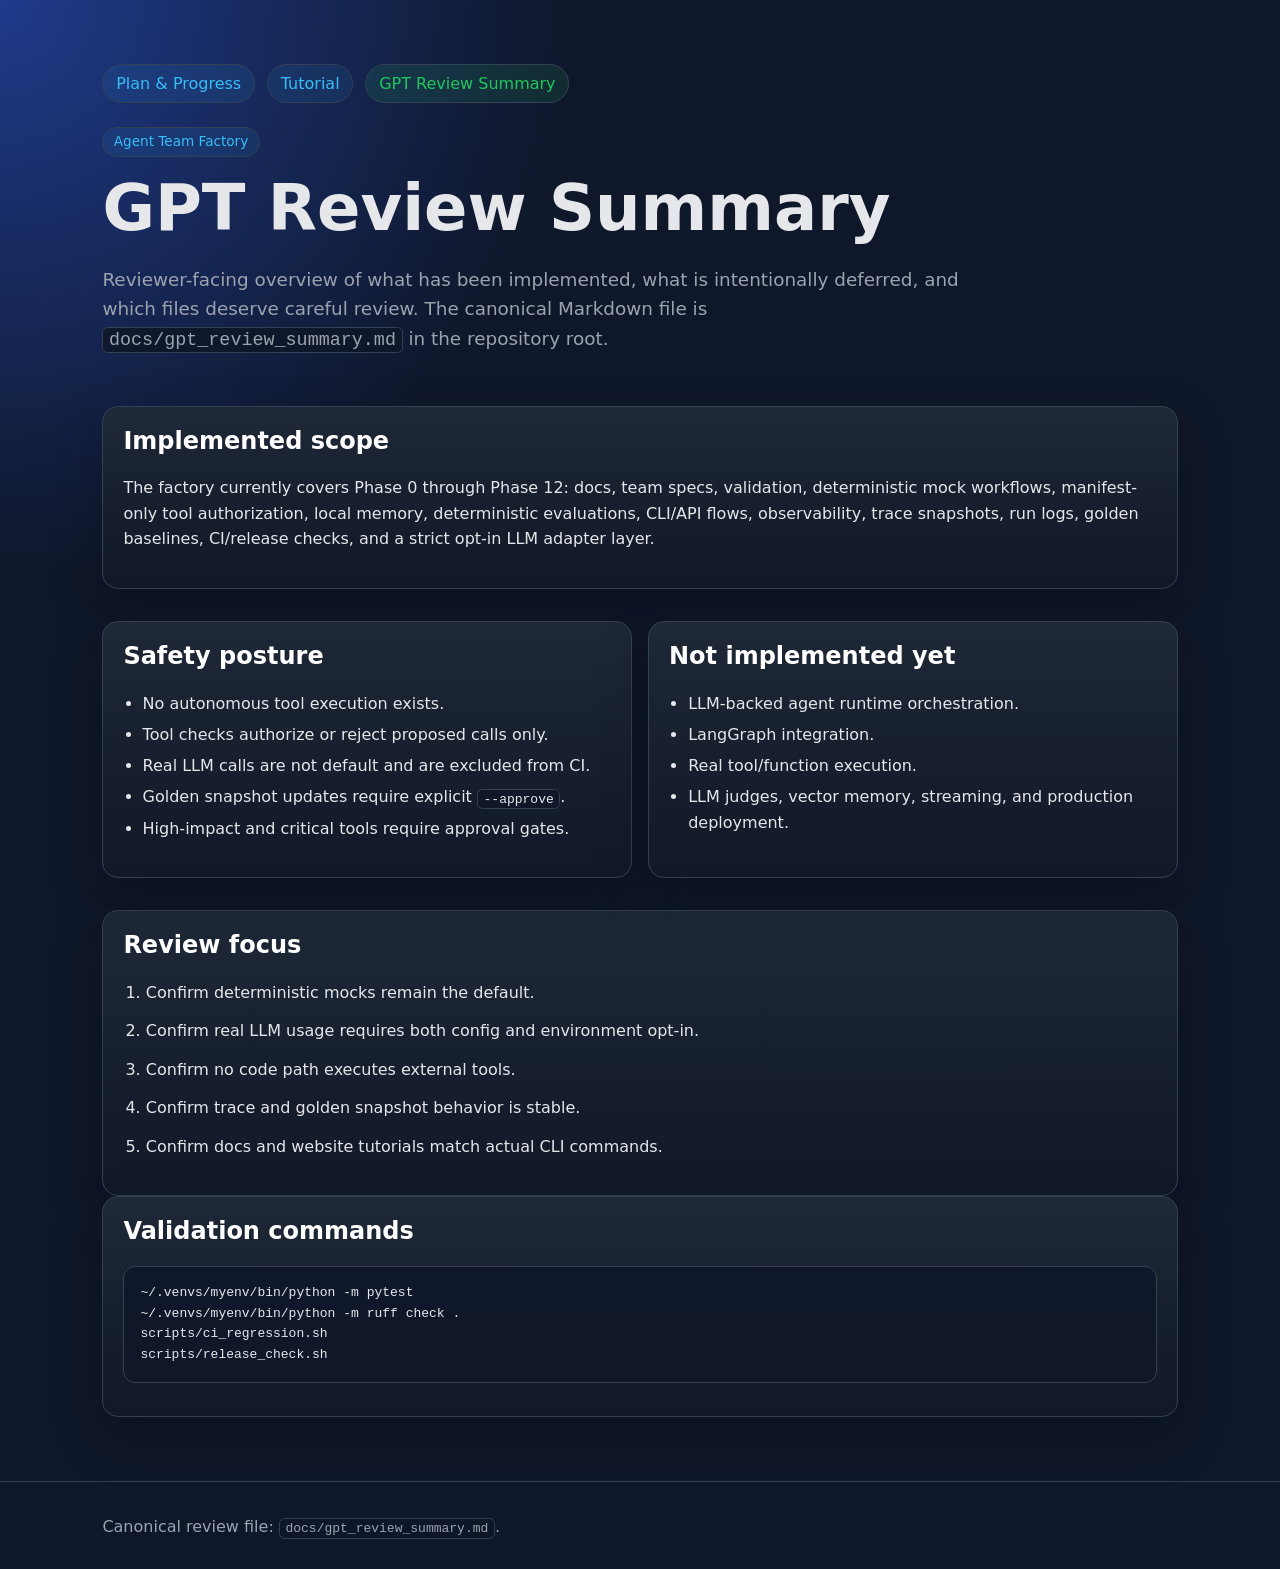
==== site/review.html @ 95998bb4 "Add GPT review summary and tutorial site" ====
<!doctype html>
<html lang="en">
<head>
  <meta charset="utf-8" />
  <meta name="viewport" content="width=device-width, initial-scale=1" />
  <title>Agent Team Factory GPT Review Summary</title>
  <link rel="stylesheet" href="styles.css" />
</head>
<body>
  <header>
    <nav class="top-nav" aria-label="Site navigation">
      <a href="index.html">Plan &amp; Progress</a>
      <a href="tutorial.html">Tutorial</a>
      <a href="review.html" aria-current="page">GPT Review Summary</a>
    </nav>
    <span class="badge">Agent Team Factory</span>
    <h1>GPT Review Summary</h1>
    <p class="lead">
      Reviewer-facing overview of what has been implemented, what is intentionally
      deferred, and which files deserve careful review. The canonical Markdown file is
      <code>docs/gpt_review_summary.md</code> in the repository root.
    </p>
  </header>

  <main>
    <section class="card">
      <h2>Implemented scope</h2>
      <p>
        The factory currently covers Phase 0 through Phase 12: docs, team specs,
        validation, deterministic mock workflows, manifest-only tool authorization,
        local memory, deterministic evaluations, CLI/API flows, observability, trace
        snapshots, run logs, golden baselines, CI/release checks, and a strict opt-in
        LLM adapter layer.
      </p>
    </section>

    <section class="grid">
      <article class="card">
        <h2>Safety posture</h2>
        <ul>
          <li>No autonomous tool execution exists.</li>
          <li>Tool checks authorize or reject proposed calls only.</li>
          <li>Real LLM calls are not default and are excluded from CI.</li>
          <li>Golden snapshot updates require explicit <code>--approve</code>.</li>
          <li>High-impact and critical tools require approval gates.</li>
        </ul>
      </article>

      <article class="card">
        <h2>Not implemented yet</h2>
        <ul>
          <li>LLM-backed agent runtime orchestration.</li>
          <li>LangGraph integration.</li>
          <li>Real tool/function execution.</li>
          <li>LLM judges, vector memory, streaming, and production deployment.</li>
        </ul>
      </article>
    </section>

    <section class="card">
      <h2>Review focus</h2>
      <ol class="step-list">
        <li>Confirm deterministic mocks remain the default.</li>
        <li>Confirm real LLM usage requires both config and environment opt-in.</li>
        <li>Confirm no code path executes external tools.</li>
        <li>Confirm trace and golden snapshot behavior is stable.</li>
        <li>Confirm docs and website tutorials match actual CLI commands.</li>
      </ol>
    </section>

    <section class="card">
      <h2>Validation commands</h2>
      <pre><code>~/.venvs/myenv/bin/python -m pytest
~/.venvs/myenv/bin/python -m ruff check .
scripts/ci_regression.sh
scripts/release_check.sh</code></pre>
    </section>
  </main>

  <footer>
    Canonical review file: <code>docs/gpt_review_summary.md</code>.
  </footer>
</body>
</html>
---- site/styles.css ----
:root {
  --bg: #0f172a;
  --panel: #111827;
  --panel-2: #1f2937;
  --text: #e5e7eb;
  --muted: #9ca3af;
  --accent: #38bdf8;
  --ok: #22c55e;
  --warn: #f59e0b;
  --border: #334155;
}

* { box-sizing: border-box; }

body {
  margin: 0;
  font-family: Inter, ui-sans-serif, system-ui, -apple-system, BlinkMacSystemFont, "Segoe UI", sans-serif;
  background: radial-gradient(circle at top left, #1e3a8a 0, var(--bg) 36rem);
  color: var(--text);
  line-height: 1.6;
}

header {
  padding: 4rem 8vw 2rem;
}

main {
  padding: 0 8vw 4rem;
}

h1, h2, h3 { line-height: 1.2; }
h1 { font-size: clamp(2rem, 5vw, 4rem); margin: 0 0 1rem; }
h2 { margin-top: 0; color: white; }

.top-nav {
  display: flex;
  flex-wrap: wrap;
  gap: 0.75rem;
  margin-bottom: 1.5rem;
}

.top-nav a,
.button-link {
  display: inline-flex;
  align-items: center;
  border: 1px solid var(--border);
  border-radius: 999px;
  padding: 0.35rem 0.8rem;
  background: rgba(56, 189, 248, 0.08);
  color: var(--accent);
  text-decoration: none;
}

.top-nav a[aria-current="page"] {
  background: rgba(34, 197, 94, 0.12);
  color: var(--ok);
}

.lead {
  max-width: 56rem;
  color: var(--muted);
  font-size: 1.15rem;
}

.grid {
  display: grid;
  grid-template-columns: repeat(auto-fit, minmax(260px, 1fr));
  gap: 1rem;
  margin: 2rem 0;
}

.card {
  background: linear-gradient(180deg, rgba(31, 41, 55, 0.95), rgba(17, 24, 39, 0.95));
  border: 1px solid var(--border);
  border-radius: 1rem;
  padding: 1.25rem;
  box-shadow: 0 20px 50px rgba(0, 0, 0, 0.25);
}

.badge {
  display: inline-flex;
  border-radius: 999px;
  border: 1px solid var(--border);
  padding: 0.2rem 0.65rem;
  color: var(--accent);
  background: rgba(56, 189, 248, 0.08);
  font-size: 0.85rem;
  margin-bottom: 0.8rem;
}

.status-ok { color: var(--ok); }
.status-next { color: var(--warn); }

ul { padding-left: 1.2rem; }
li + li { margin-top: 0.35rem; }

.two-col {
  display: grid;
  grid-template-columns: repeat(auto-fit, minmax(260px, 1fr));
  gap: 1rem;
}

.step-list {
  padding-left: 1.4rem;
}

.step-list li {
  margin-top: 0.8rem;
}

.timeline {
  display: grid;
  gap: 0.75rem;
}

.phase {
  display: grid;
  grid-template-columns: 7rem 1fr;
  gap: 1rem;
  padding: 0.8rem;
  border: 1px solid var(--border);
  border-radius: 0.75rem;
  background: rgba(15, 23, 42, 0.6);
}

.phase strong { color: white; }

code {
  background: rgba(15, 23, 42, 0.9);
  border: 1px solid var(--border);
  border-radius: 0.35rem;
  padding: 0.1rem 0.35rem;
}

pre {
  overflow-x: auto;
  background: rgba(15, 23, 42, 0.9);
  border: 1px solid var(--border);
  border-radius: 0.75rem;
  padding: 1rem;
}

pre code {
  display: block;
  background: transparent;
  border: 0;
  padding: 0;
  white-space: pre;
}

a { color: var(--accent); }

footer {
  border-top: 1px solid var(--border);
  padding: 2rem 8vw;
  color: var(--muted);
}
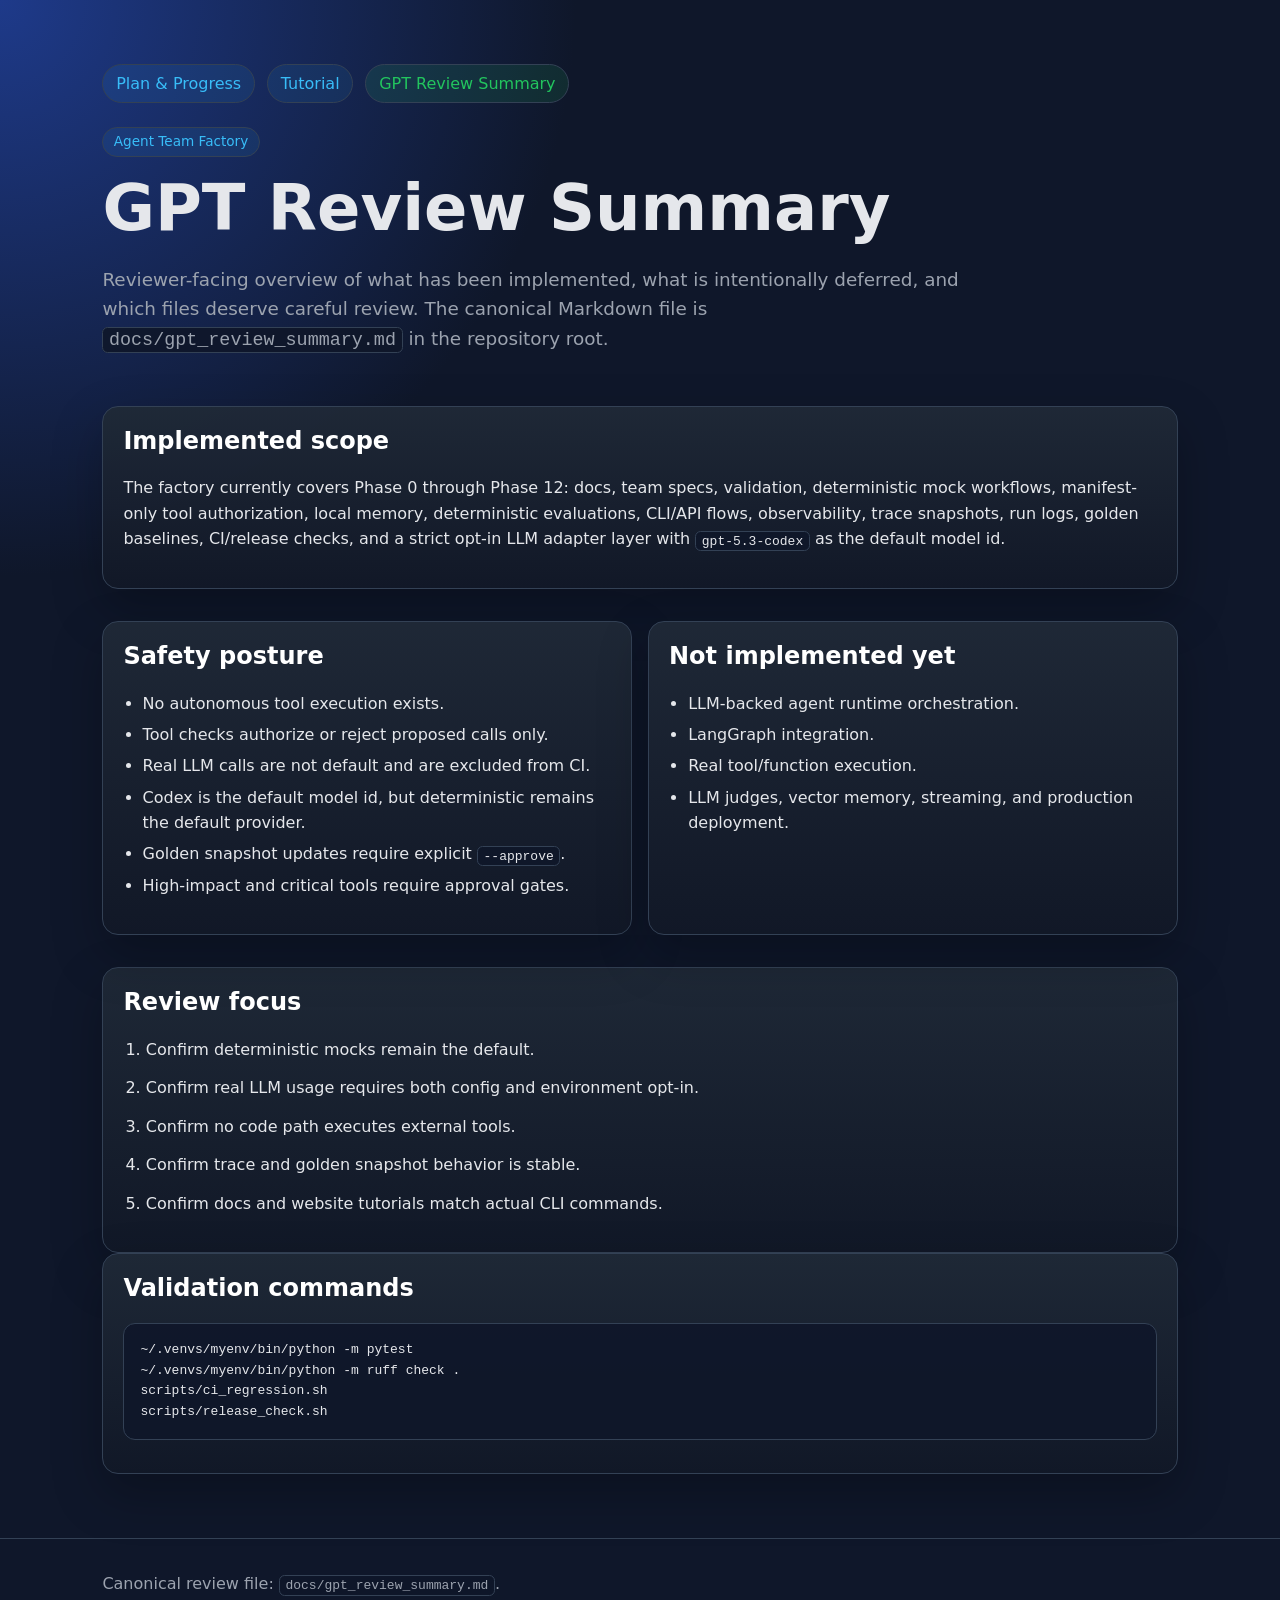
==== commit f0e13c14: "Set Codex as default LLM model" ====
--- a/site/review.html
+++ b/site/review.html
@@ -30,7 +30,7 @@
         validation, deterministic mock workflows, manifest-only tool authorization,
         local memory, deterministic evaluations, CLI/API flows, observability, trace
         snapshots, run logs, golden baselines, CI/release checks, and a strict opt-in
-        LLM adapter layer.
+        LLM adapter layer with <code>gpt-5.3-codex</code> as the default model id.
       </p>
     </section>
 
@@ -41,6 +41,7 @@
           <li>No autonomous tool execution exists.</li>
           <li>Tool checks authorize or reject proposed calls only.</li>
           <li>Real LLM calls are not default and are excluded from CI.</li>
+          <li>Codex is the default model id, but deterministic remains the default provider.</li>
           <li>Golden snapshot updates require explicit <code>--approve</code>.</li>
           <li>High-impact and critical tools require approval gates.</li>
         </ul>
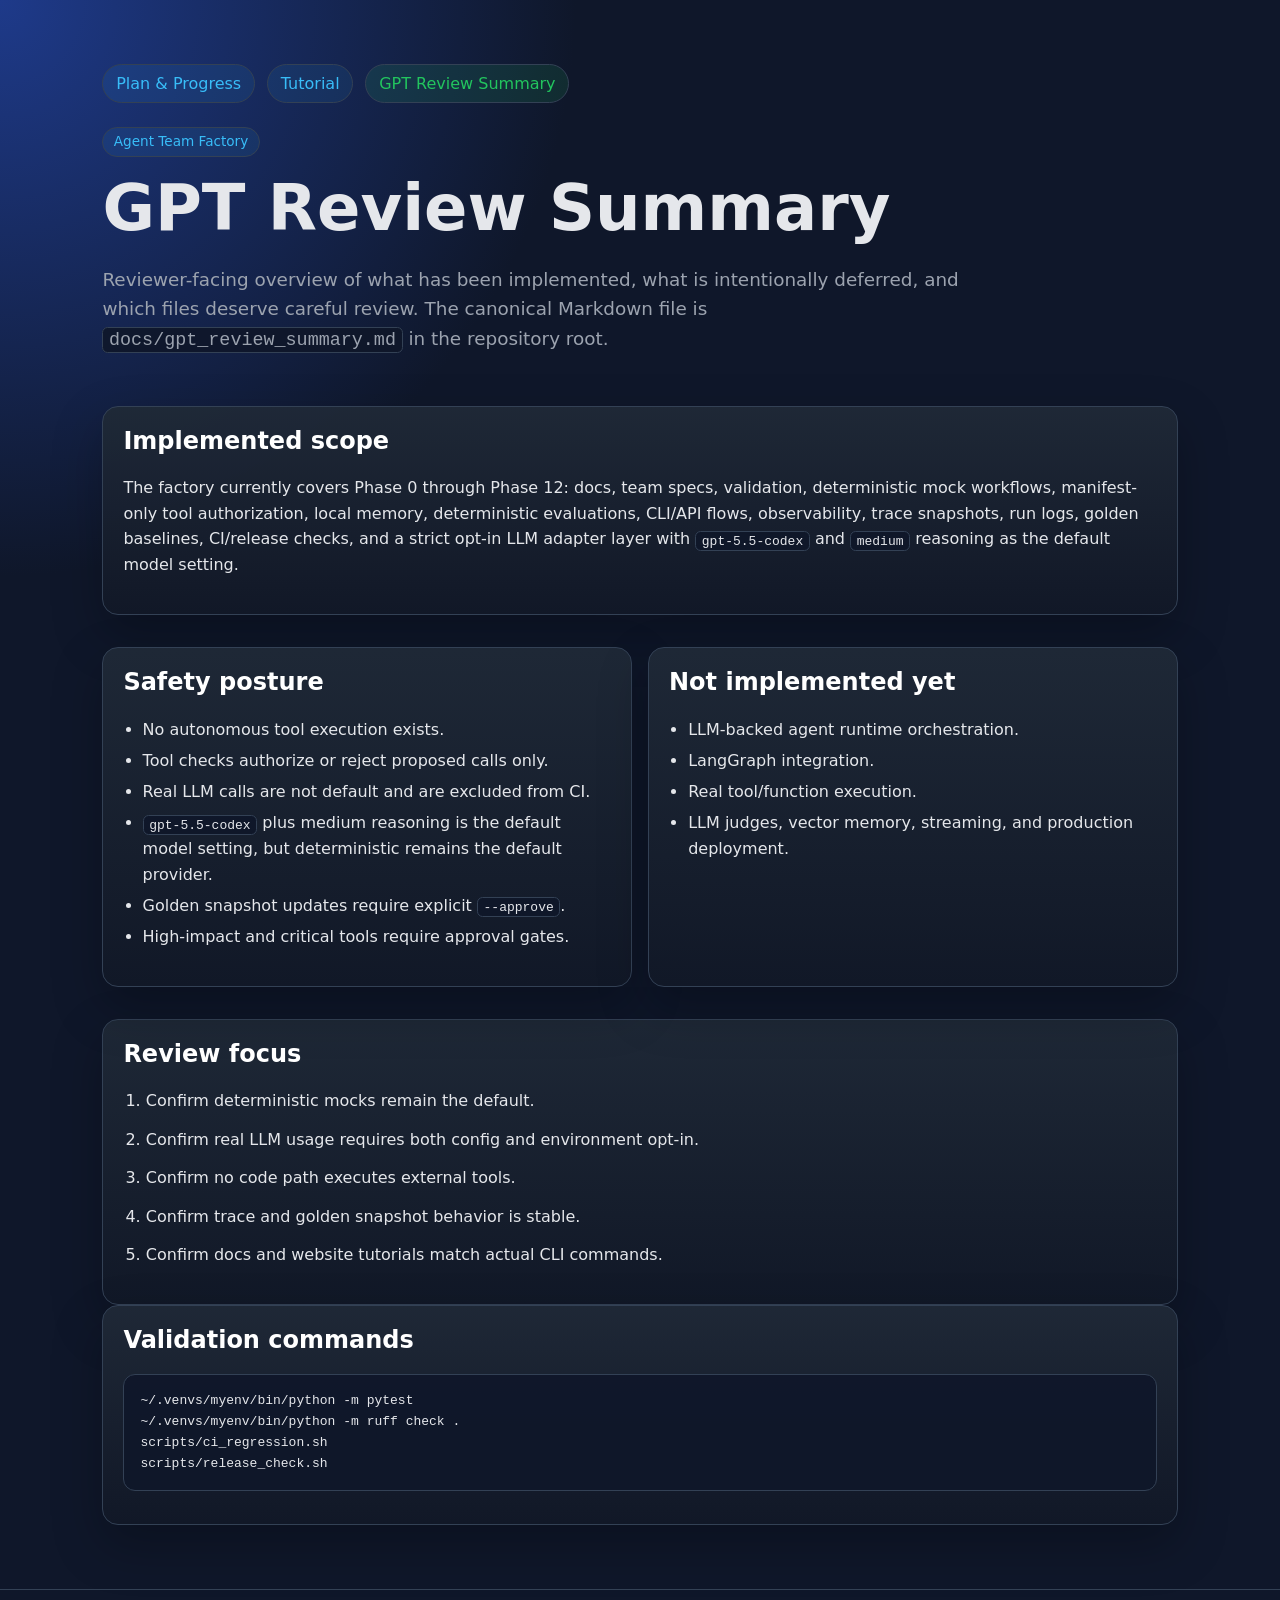
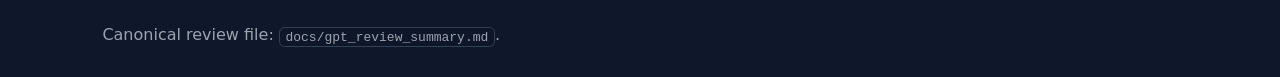
==== commit 3b2791d6: "Set GPT-5.5 Codex medium defaults" ====
--- a/site/review.html
+++ b/site/review.html
@@ -30,7 +30,8 @@
         validation, deterministic mock workflows, manifest-only tool authorization,
         local memory, deterministic evaluations, CLI/API flows, observability, trace
         snapshots, run logs, golden baselines, CI/release checks, and a strict opt-in
-        LLM adapter layer with <code>gpt-5.3-codex</code> as the default model id.
+        LLM adapter layer with <code>gpt-5.5-codex</code> and
+        <code>medium</code> reasoning as the default model setting.
       </p>
     </section>
 
@@ -41,7 +42,7 @@
           <li>No autonomous tool execution exists.</li>
           <li>Tool checks authorize or reject proposed calls only.</li>
           <li>Real LLM calls are not default and are excluded from CI.</li>
-          <li>Codex is the default model id, but deterministic remains the default provider.</li>
+          <li><code>gpt-5.5-codex</code> plus medium reasoning is the default model setting, but deterministic remains the default provider.</li>
           <li>Golden snapshot updates require explicit <code>--approve</code>.</li>
           <li>High-impact and critical tools require approval gates.</li>
         </ul>
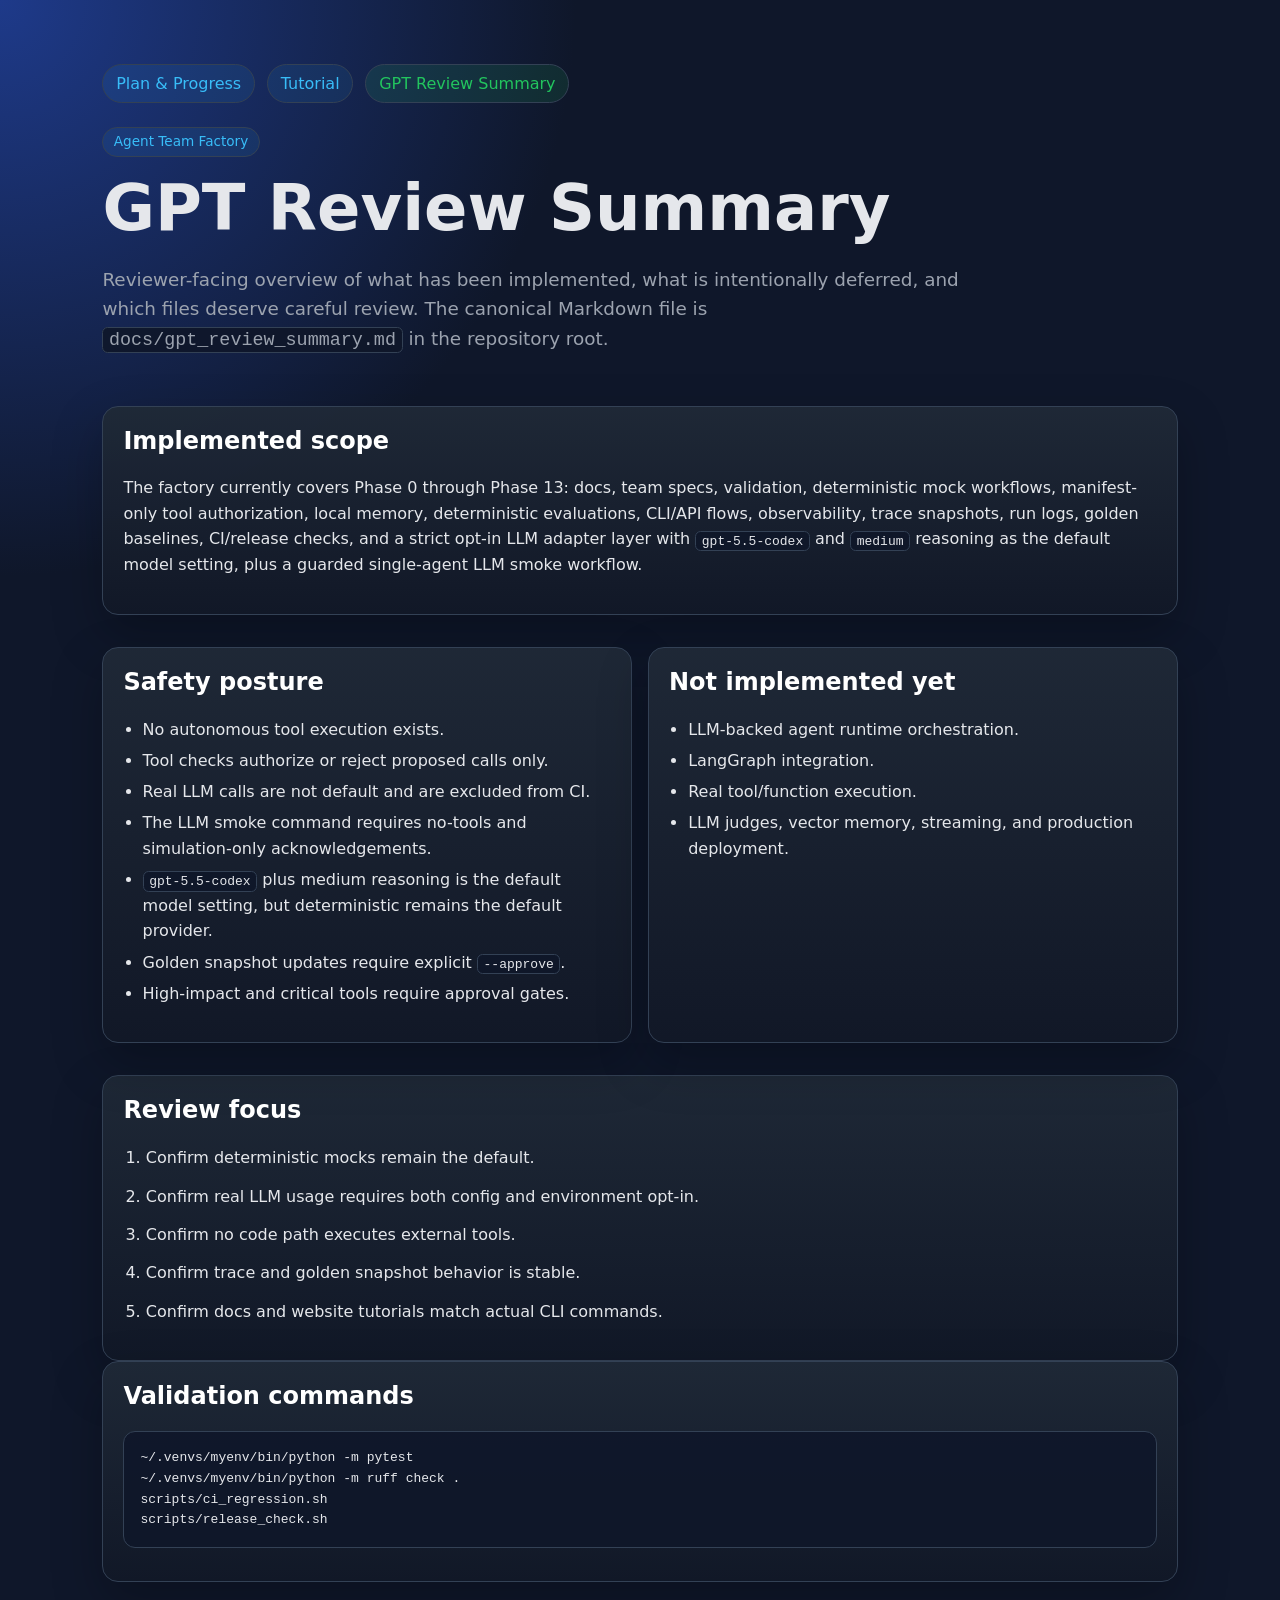
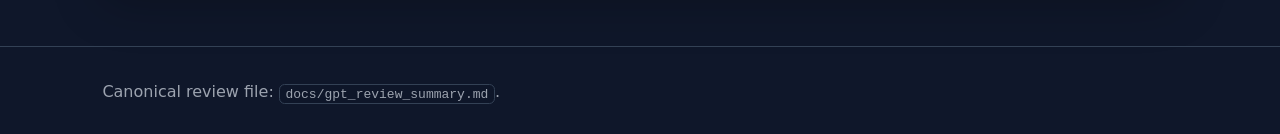
==== commit 22943b8d: "Add guarded LLM smoke workflow" ====
--- a/site/review.html
+++ b/site/review.html
@@ -26,12 +26,13 @@
     <section class="card">
       <h2>Implemented scope</h2>
       <p>
-        The factory currently covers Phase 0 through Phase 12: docs, team specs,
+        The factory currently covers Phase 0 through Phase 13: docs, team specs,
         validation, deterministic mock workflows, manifest-only tool authorization,
         local memory, deterministic evaluations, CLI/API flows, observability, trace
         snapshots, run logs, golden baselines, CI/release checks, and a strict opt-in
         LLM adapter layer with <code>gpt-5.5-codex</code> and
-        <code>medium</code> reasoning as the default model setting.
+        <code>medium</code> reasoning as the default model setting, plus a guarded
+        single-agent LLM smoke workflow.
       </p>
     </section>
 
@@ -42,6 +43,7 @@
           <li>No autonomous tool execution exists.</li>
           <li>Tool checks authorize or reject proposed calls only.</li>
           <li>Real LLM calls are not default and are excluded from CI.</li>
+          <li>The LLM smoke command requires no-tools and simulation-only acknowledgements.</li>
           <li><code>gpt-5.5-codex</code> plus medium reasoning is the default model setting, but deterministic remains the default provider.</li>
           <li>Golden snapshot updates require explicit <code>--approve</code>.</li>
           <li>High-impact and critical tools require approval gates.</li>
--- a/site/styles.css
+++ b/site/styles.css
@@ -75,6 +75,26 @@
   border-radius: 1rem;
   padding: 1.25rem;
   box-shadow: 0 20px 50px rgba(0, 0, 0, 0.25);
+}
+
+.hero-card {
+  border-color: rgba(56, 189, 248, 0.45);
+}
+
+.section-heading {
+  margin: 3rem 0 1rem;
+  padding: 1.5rem 0 0.5rem;
+  border-top: 1px solid var(--border);
+}
+
+.section-heading h2 {
+  font-size: clamp(1.8rem, 4vw, 3rem);
+  margin: 0.5rem 0 0.75rem;
+}
+
+.section-heading p {
+  max-width: 58rem;
+  color: var(--muted);
 }
 
 .badge {
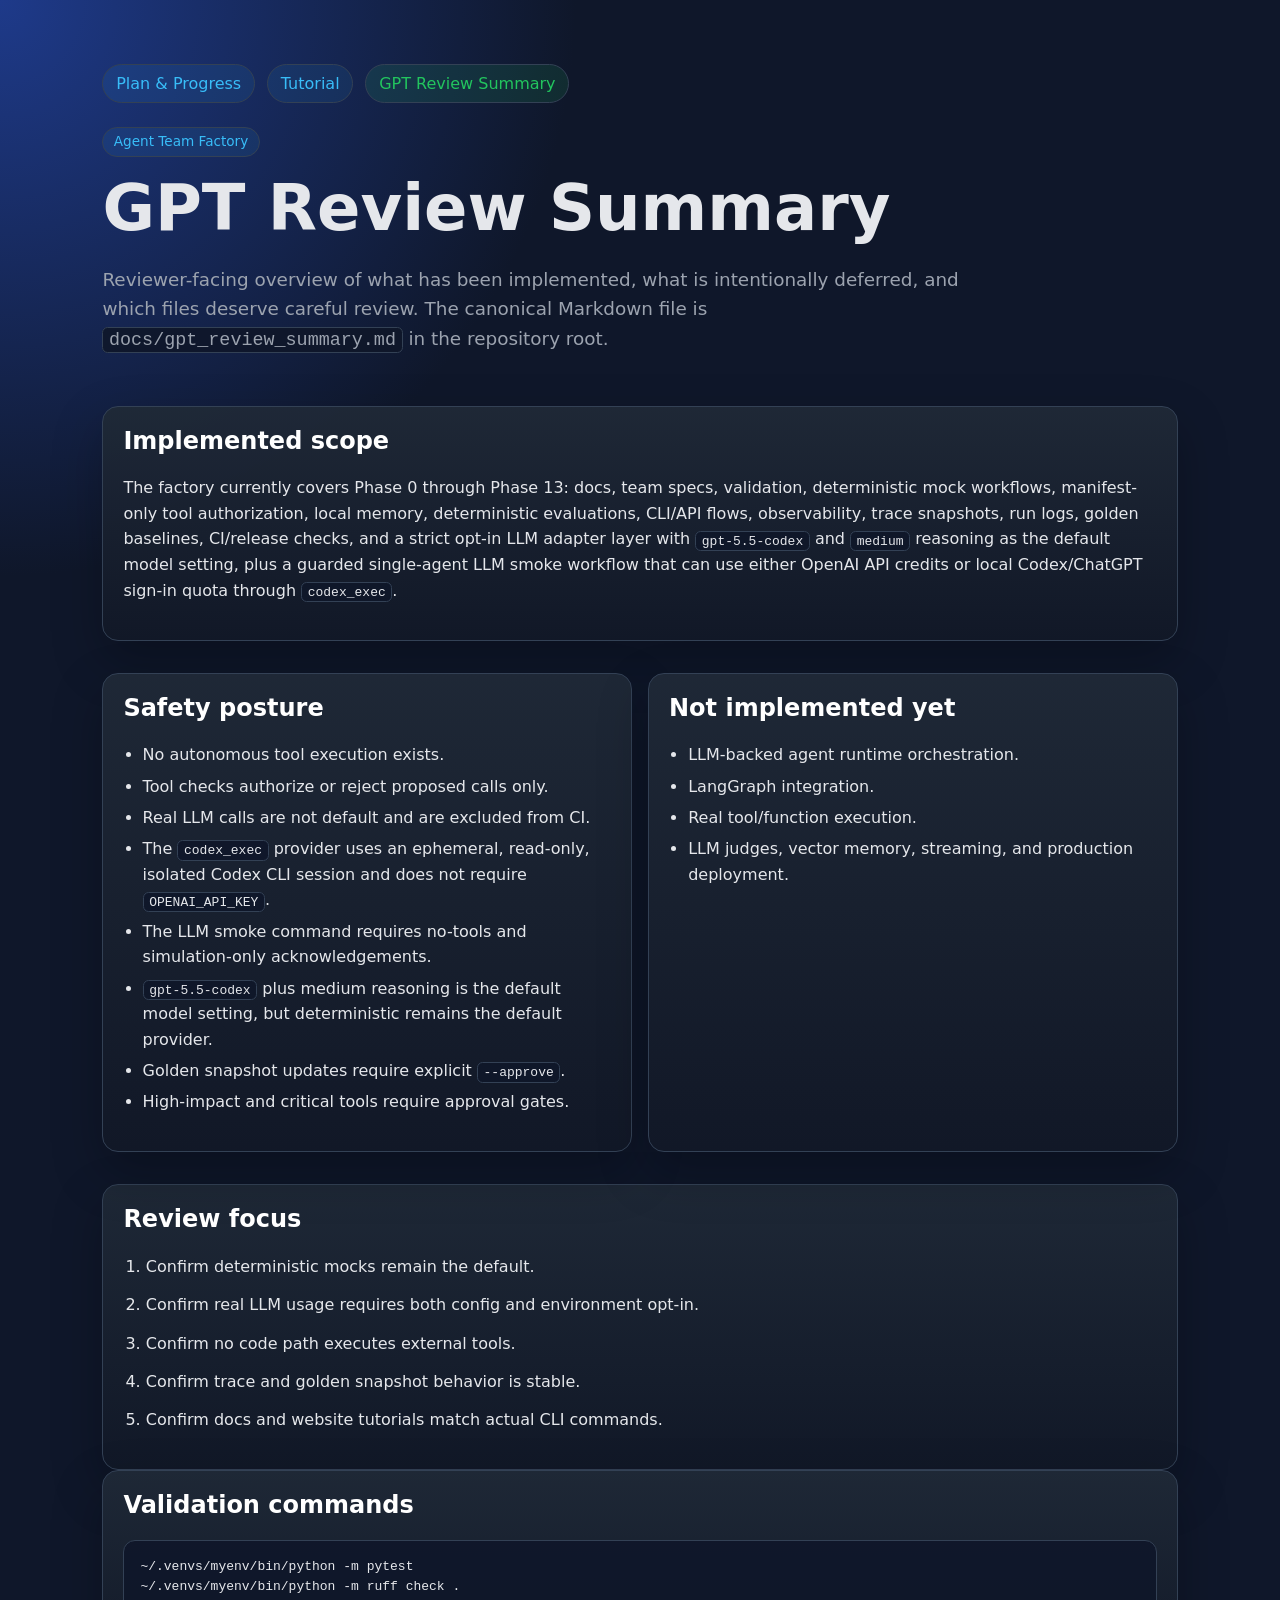
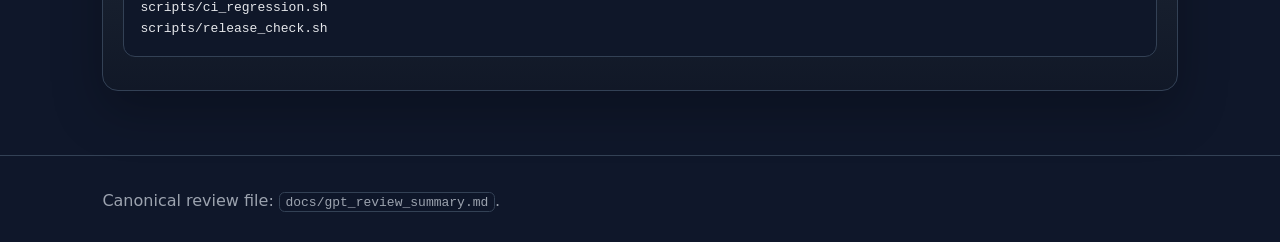
==== commit bed15856: "Add Codex quota LLM adapter" ====
--- a/site/review.html
+++ b/site/review.html
@@ -32,7 +32,8 @@
         snapshots, run logs, golden baselines, CI/release checks, and a strict opt-in
         LLM adapter layer with <code>gpt-5.5-codex</code> and
         <code>medium</code> reasoning as the default model setting, plus a guarded
-        single-agent LLM smoke workflow.
+        single-agent LLM smoke workflow that can use either OpenAI API credits or
+        local Codex/ChatGPT sign-in quota through <code>codex_exec</code>.
       </p>
     </section>
 
@@ -43,6 +44,7 @@
           <li>No autonomous tool execution exists.</li>
           <li>Tool checks authorize or reject proposed calls only.</li>
           <li>Real LLM calls are not default and are excluded from CI.</li>
+          <li>The <code>codex_exec</code> provider uses an ephemeral, read-only, isolated Codex CLI session and does not require <code>OPENAI_API_KEY</code>.</li>
           <li>The LLM smoke command requires no-tools and simulation-only acknowledgements.</li>
           <li><code>gpt-5.5-codex</code> plus medium reasoning is the default model setting, but deterministic remains the default provider.</li>
           <li>Golden snapshot updates require explicit <code>--approve</code>.</li>
